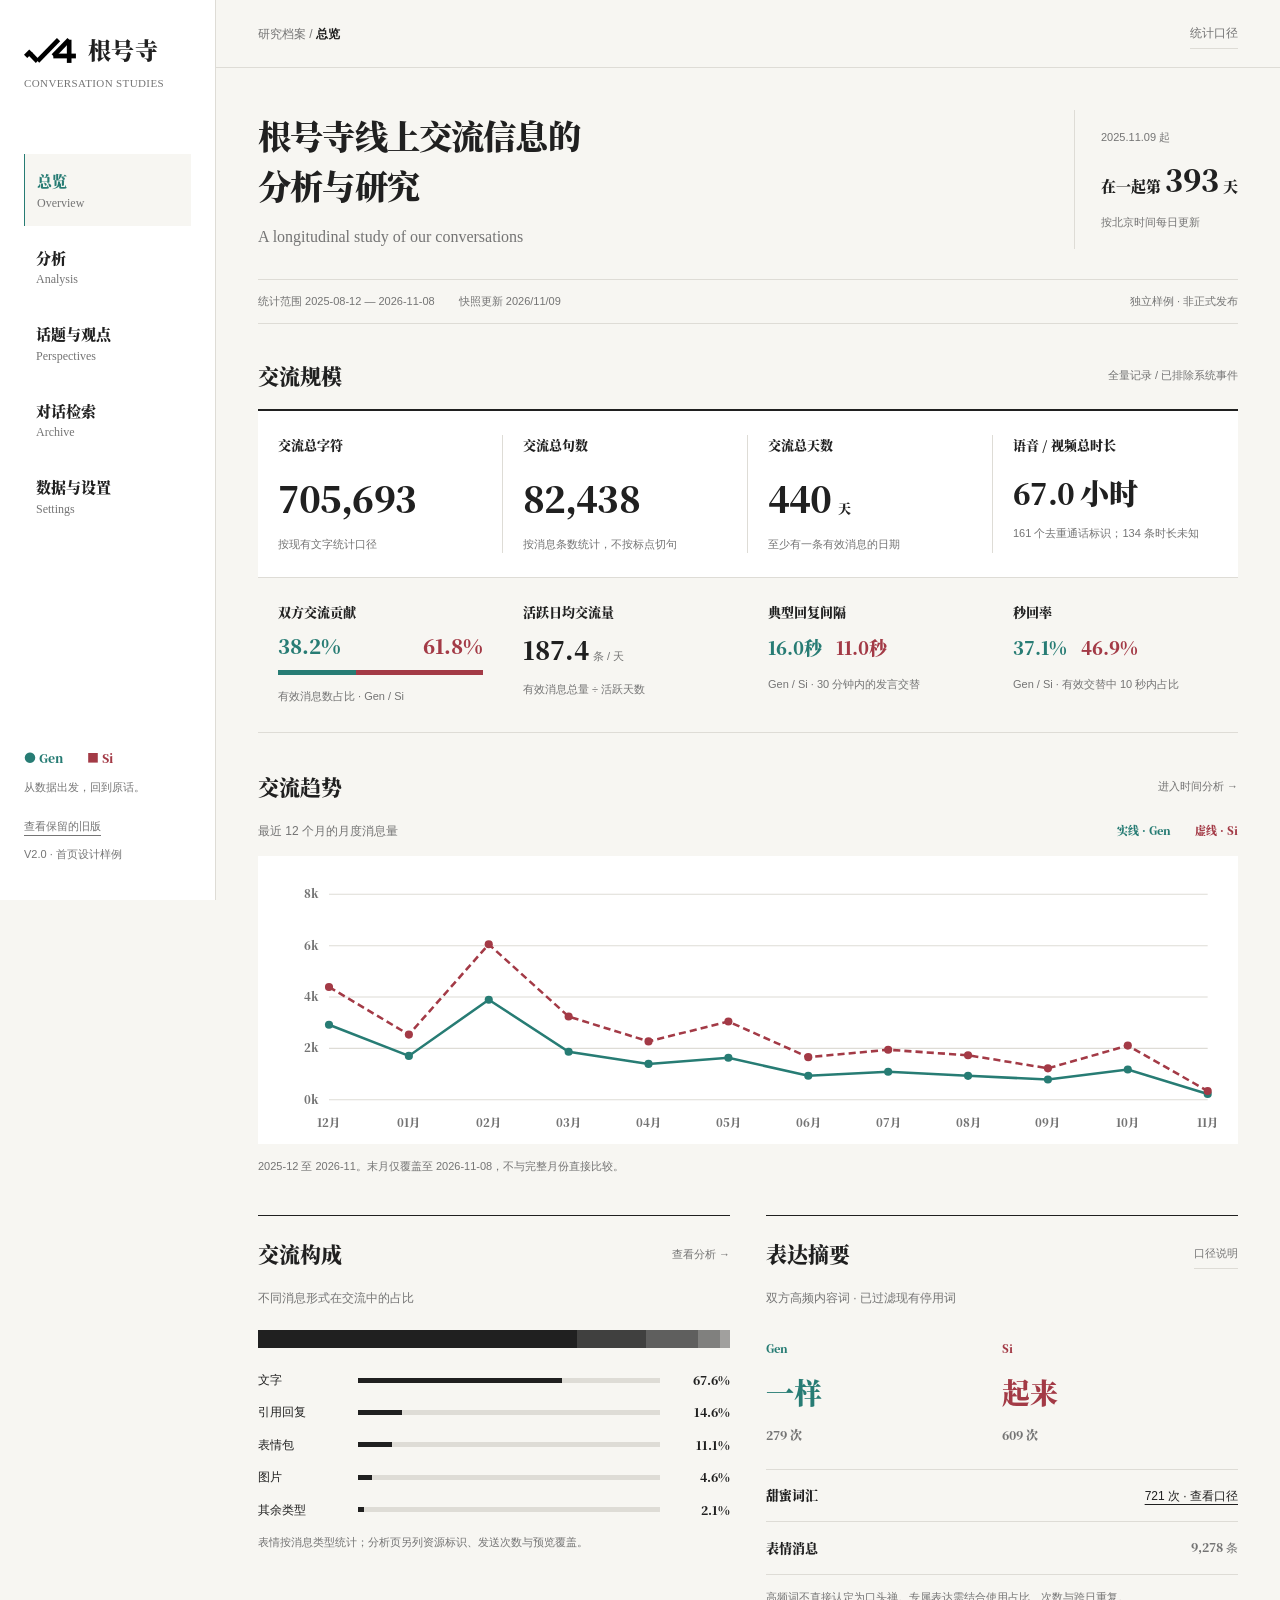
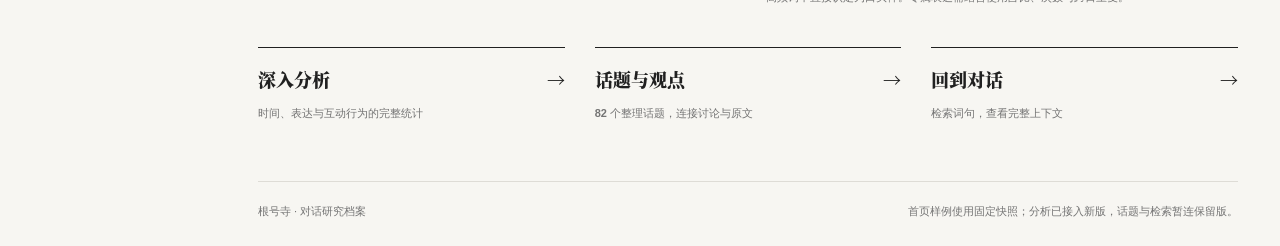
==== index.html @ 042577b5 "Publish conversation research website" ====
<!doctype html>
<html lang="zh-CN"><head><meta charset="utf-8"><meta name="viewport" content="width=device-width,initial-scale=1"><title>根号寺 · V2.0 首页样例</title><link id="site-icon" rel="icon" type="image/svg+xml" href="favicon.svg?v=2"><link rel="stylesheet" href="style.css"></head>
<body><a class="skip" href="#main">跳至内容</a>
<aside><a class="brand" href="./index.html"><img class="brand-symbol" src="brand-icon.svg" alt="根号寺标识" width="66" height="31"><span class="brand-name">根号寺</span><small class="brand-caption">CONVERSATION STUDIES</small></a><nav aria-label="主导航"><a href="./index.html" aria-current="page">总览 <small>Overview</small></a><a href="analysis.html">分析 <small>Analysis</small></a><a href="../phase-1/index.html#topics">话题与观点 <small>Perspectives</small></a><a href="../phase-1/index.html#search">对话检索 <small>Archive</small></a><a href="../phase-1/index.html#settings">数据与设置 <small>Settings</small></a></nav><div class="aside-foot"><div class="legend"><span class="gen">● Gen</span><span class="si">■ Si</span></div><p>从数据出发，回到原话。</p><a href="../phase-1/index.html">查看保留的旧版</a><small>V2.0 · 首页设计样例</small></div></aside>
<div class="shell"><header><span>研究档案 / <b>总览</b></span><button id="method-open">统计口径</button></header><main id="main">
<div class="title-row"><div><h1>根号寺线上交流信息的<br class="desktop-break">分析与研究</h1><p class="english">A longitudinal study of our conversations</p></div><div class="anniversary"><span>2025.11.09 起</span><p>在一起第 <strong id="days">—</strong> 天</p><small>按北京时间每日更新</small></div></div>
<div class="dataset"><span id="coverage">正在读取数据范围…</span><span id="updated"></span><span class="sample-badge">独立样例 · 非正式发布</span></div>
<section aria-labelledby="scale-title"><div class="section-head"><h2 id="scale-title">交流规模</h2><span>全量记录 / 已排除系统事件</span></div><div class="primary-stats"><article><h3>交流总字符</h3><p class="number" id="characters">—</p><span>按现有文字统计口径</span></article><article><h3>交流总句数</h3><p class="number" id="messages">—</p><span>按消息条数统计，不按标点切句</span></article><article><h3>交流总天数</h3><p class="number"><b id="active">—</b><em>天</em></p><span>至少有一条有效消息的日期</span></article><article><h3>语音 / 视频总时长</h3><p class="number" id="call-hours">—</p><span id="call-note">只计有明确时长且去重的通话</span></article></div>
<div class="secondary-stats"><article><h3>双方交流贡献</h3><p class="pair"><b class="gen" id="gen-share"></b><b class="si" id="si-share"></b></p><div class="split" id="share-bar"></div><small>有效消息数占比 · Gen / Si</small></article><article><h3>活跃日均交流量</h3><p><strong id="daily">—</strong> <span>条 / 天</span></p><small>有效消息总量 ÷ 活跃天数</small></article><article><h3>典型回复间隔</h3><p class="reply-pair" id="reply-overview"></p><small>Gen / Si · 30 分钟内的发言交替</small></article><article><h3>秒回率</h3><p class="reply-pair" id="quick-overview"></p><small>Gen / Si · 有效交替中 10 秒内占比</small></article></div></section>
<section class="overview" aria-labelledby="trend-title"><div class="section-head"><h2 id="trend-title">交流趋势</h2><a href="analysis.html">进入时间分析 →</a></div><div class="chart-head"><p>最近 12 个月的月度消息量</p><div class="legend"><span class="gen">实线 · Gen</span><span class="si">虚线 · Si</span></div></div><div id="trend" class="trend"></div><p class="caption" id="trend-note"></p></section>
<div class="summary-grid"><section aria-labelledby="type-title"><div class="section-head"><h2 id="type-title">交流构成</h2><a href="analysis.html">查看分析 →</a></div><p class="sub">不同消息形式在交流中的占比</p><div id="type-stack" class="type-stack"></div><div id="type-list"></div><p class="caption">表情按消息类型统计；分析页另列资源标识、发送次数与预览覆盖。</p></section><section aria-labelledby="expression-title"><div class="section-head"><h2 id="expression-title">表达摘要</h2><button id="expression-info">口径说明</button></div><p class="sub">双方高频内容词 · 已过滤现有停用词</p><div class="word-pair" id="words"></div><div class="expression-row"><h3>甜蜜词汇</h3><a href="analysis.html#sweet" id="sweet-overview"></a></div><div class="expression-row"><h3>表情消息</h3><span><b id="stickers">—</b> 条</span></div><p class="caption">高频词不直接认定为口头禅。专属表达需结合使用占比、次数与跨日重复。</p></section></div>
<section class="destinations" aria-label="探索档案"><a href="analysis.html"><h2>深入分析 <span>→</span></h2><p>时间、表达与互动行为的完整统计</p></a><a href="../phase-1/index.html#topics"><h2>话题与观点 <span>→</span></h2><p><b id="topics">—</b> 个整理话题，连接讨论与原文</p></a><a href="../phase-1/index.html#search"><h2>回到对话 <span>→</span></h2><p>检索词句，查看完整上下文</p></a></section>
<footer><span>根号寺 · 对话研究档案</span><span>首页样例使用固定快照；分析已接入新版，话题与检索暂连保留版。</span></footer>
</main></div><dialog id="methods"><div class="dialog-head"><h2>统计口径与样例范围</h2><button id="method-close" aria-label="关闭统计口径">关闭</button></div><p>本页与新版分析页使用同一份固定消息快照的计算结果。统计范围与快照更新时间显示在标题下方。</p><ul><li>总句数沿用原有名称，计算单位为有效消息条数；总天数为有交流的日期数。</li><li>响应统计按 30 分钟切分会话、10 秒为秒回阈值；时长只计可解析且按 roomid 去重的通话。甜蜜词为默认词典的字面匹配，详细口径见分析页。</li><li>当前高频词来自现有分词统计，按人数分别排序，过滤停用词及单字词；不代表已认定的专属词或口头禅。</li><li>纪念日为 2025 年 11 月 9 日，当天计为第 1 天。纪念天数与数据覆盖截止日期相互独立。</li></ul><p>分析入口打开新版分析页；话题、检索与设置暂时打开保留版。</p></dialog><script src="../phase-1/preferences.js"></script><script src="overview-data.js"></script><script src="app.js"></script></body></html>
---- style.css ----
@font-face{font-family:ResearchSerif;src:url('../phase-1/fonts/SourceHanSerifCN-Heavy.otf') format('opentype');font-weight:900;font-display:swap}
:root{--bg:#f7f6f2;--paper:#fff;--ink:#202020;--muted:#60645e;--line:#d8d9d1;--gen:#277c74;--si:#a33a46;--serif:ResearchSerif,Georgia,SimSun,serif;--sans:'Microsoft YaHei',sans-serif}
*{box-sizing:border-box}body{margin:0;background:var(--bg);color:var(--ink);font:14px/1.7 var(--sans)}a{color:inherit;text-decoration:none}button{font:inherit;color:inherit;background:transparent;border:0;cursor:pointer;padding:5px 0;border-bottom:1px solid var(--line)}button:hover,a:hover{color:var(--gen)}:focus-visible{outline:2px solid var(--gen);outline-offset:5px}::selection{background:var(--gen);color:white}html{scrollbar-color:var(--muted) var(--bg)}.skip{position:fixed;left:12px;top:-80px;background:var(--paper);padding:12px;z-index:9}.skip{transform:translateY(-200%)}.skip:focus-visible{top:10px;transform:translateY(0)}
aside{position:fixed;inset:0 auto 0 0;width:216px;border-right:1px solid var(--line);padding:36px 24px;display:flex;flex-direction:column;background:var(--paper)}.brand{display:flex;gap:13px;align-items:center;font:900 23px/1.4 var(--serif)}.brand small{display:block;font:10px/1.8 Georgia,serif;letter-spacing:.03em;margin-top:8px}.seal{border:1px solid var(--ink);font:900 21px/1.3 var(--serif);padding:6px 9px}nav{margin-top:58px}nav a{display:block;padding:14px 12px;margin:5px 0;font:900 15px/1.7 var(--serif)}nav small{display:block;font:12px/1.5 Georgia,serif;color:var(--muted)}nav a[aria-current]{background:var(--bg);border-left:1px solid var(--gen);color:var(--gen)}.aside-foot{margin-top:auto;font-size:11px;color:var(--muted)}.aside-foot>a{display:block;margin:20px 0 10px;text-decoration:underline;text-underline-offset:5px}.aside-foot>small{font-size:10px}.legend{display:flex;gap:24px;font:900 12px/1.5 var(--serif)}.gen{color:var(--gen)}.si{color:var(--si)}.shell{margin-left:216px}header{padding:18px 42px;border-bottom:1px solid var(--line);display:flex;justify-content:space-between;align-items:center;font-size:12px;color:var(--muted)}header b{color:var(--ink)}main{max-width:1510px;margin:auto;padding:42px 42px 0}.title-row{display:flex;gap:30px;justify-content:space-between;align-items:center}h1{font:900 clamp(27px,2.6vw,42px)/1.5 var(--serif);margin:0;letter-spacing:-.025em}.english{font:16px/1.5 Georgia,serif;color:var(--muted);margin:14px 0 0}.anniversary{border-left:1px solid var(--line);padding:15px 0 15px 26px;white-space:nowrap}.anniversary>span,.anniversary small{color:var(--muted);font-size:11px}.anniversary p{font:900 15px/1.5 var(--serif);margin:8px 0}.anniversary strong{font-size:30px}.dataset{display:flex;gap:12px 24px;flex-wrap:wrap;align-items:center;margin:30px 0 36px;padding:12px 0;border-top:1px solid var(--line);border-bottom:1px solid var(--line);font-size:11px;color:var(--muted)}.sample-badge{margin-left:auto}.section-head{display:flex;align-items:center;justify-content:space-between;gap:18px;margin-bottom:18px}h2{font:900 21px/1.5 var(--serif);margin:0}.section-head>a,.section-head>span,.section-head>button{font-size:11px;color:var(--muted)}h3{font:900 13px/1.6 var(--serif);margin:0}.primary-stats{display:grid;grid-template-columns:repeat(4,1fr);border-top:2px solid var(--ink);border-bottom:1px solid var(--line);padding:24px 0;background:var(--paper)}.primary-stats article{padding:0 20px;border-right:1px solid var(--line)}.primary-stats article:last-child{border:0}.number{font:900 clamp(24px,2.8vw,39px)/1.5 var(--serif);margin:15px 0 10px;letter-spacing:-.025em}.number b{font-weight:900}.number em{font-size:13px;font-style:normal;margin-left:7px}.primary-stats article>span{font-size:10px;color:var(--muted);display:block}.pending{font:900 24px/1.5 var(--serif);margin:22px 0 16px;color:var(--muted)}.secondary-stats{display:grid;grid-template-columns:repeat(4,1fr);padding:24px 0;border-bottom:1px solid var(--line)}.secondary-stats article{padding:0 20px}.secondary-stats p{margin:8px 0}.secondary-stats strong{font:900 25px/1.5 var(--serif)}.secondary-stats small,.secondary-stats p>span{font-size:10px;color:var(--muted)}.pair{display:flex;justify-content:space-between;font:900 20px/1.5 var(--serif)}.split{display:flex;height:5px;margin:9px 0}.split i:first-child{background:var(--gen)}.split i:last-child{background:var(--si)}.pending-small{font:900 18px/1.5 var(--serif);color:var(--muted);padding:3px 0}.overview{margin-top:38px}.chart-head{display:flex;align-items:center;justify-content:space-between;gap:12px}.chart-head p,.sub{font-size:12px;color:var(--muted);margin:0 0 15px}.chart-head .legend{margin-bottom:15px}.trend{background:var(--paper);padding:20px 12px 4px}.trend svg{display:block;width:100%;height:auto}.trend text{font:900 11px var(--serif);fill:var(--muted)}.caption{font-size:11px;line-height:1.8;color:var(--muted);margin:13px 0 0;max-width:75ch}.summary-grid{display:grid;grid-template-columns:1fr 1fr;gap:36px;margin-top:38px}.summary-grid>section{border-top:1px solid var(--ink);padding-top:22px}.type-stack{display:flex;height:18px;margin:22px 0}.type-row{display:grid;grid-template-columns:90px 1fr 60px;align-items:center;font-size:12px;margin:12px 0;gap:10px}.type-row b{text-align:right;font-family:var(--serif)}.track{height:5px;background:var(--line)}.track i{display:block;height:100%;background:var(--gen)}.word-pair{display:grid;grid-template-columns:1fr 1fr;padding:14px 0 22px;border-bottom:1px solid var(--line)}.word-pair small{font:900 11px var(--serif)}.word-pair strong{display:block;font:900 28px/1.6 var(--serif);margin:9px 0}.word-pair span{font:900 12px var(--serif);color:var(--muted)}.expression-row{display:flex;justify-content:space-between;align-items:center;gap:10px;padding:15px 0;border-bottom:1px solid var(--line)}.expression-row>span{font-size:12px;color:var(--muted)}.expression-row b{font-family:var(--serif)}.destinations{display:grid;grid-template-columns:repeat(3,1fr);gap:30px;margin:40px 0}.destinations>a{border-top:1px solid var(--ink);padding:18px 0}.destinations h2{font-size:18px;display:flex;justify-content:space-between}.destinations p{font-size:11px;color:var(--muted);margin-bottom:0}footer{display:flex;justify-content:space-between;gap:16px;border-top:1px solid var(--line);padding:20px 0 25px;font-size:10px;color:var(--muted)}dialog{max-width:650px;width:calc(100% - 36px);max-height:85vh;overflow:auto;border:1px solid var(--line);background:var(--paper);color:var(--ink);padding:30px;font-size:13px;line-height:1.9}dialog::backdrop{background:rgb(0 0 0 / .35)}.dialog-head{display:flex;justify-content:space-between;gap:20px}dialog ul{padding-left:20px}dialog li{margin-bottom:12px}
@media(min-width:1600px){main{padding-top:52px}.title-row{padding-bottom:12px}}
@media(max-width:1100px){aside{width:185px;padding:28px 18px}.shell{margin-left:185px}main{padding:30px 26px 0}header{padding:15px 26px}.title-row{align-items:flex-start}.anniversary{padding-left:18px}.primary-stats article,.secondary-stats article{padding:0 12px}.primary-stats article>span{font-size:10px}.summary-grid{gap:24px}.number{font-size:28px}.brand{font-size:20px}.brand small{font-size:8px}}
@media(max-width:760px){aside{position:static;width:auto;display:block;padding:17px 20px;border-right:0;border-bottom:1px solid var(--line)}.brand{font-size:18px}.brand small{font-size:9px;margin-top:3px}.seal{font-size:15px;padding:3px 6px}.aside-foot{display:none}nav{display:flex;overflow-x:auto;margin:16px -6px -5px;gap:12px;padding:0 6px 5px}nav a{white-space:nowrap;padding:8px 3px;margin:0;font-size:13px}nav small{display:none}nav a[aria-current]{background:transparent;border-left:0;border-bottom:2px solid var(--gen)}.shell{margin:0}header{padding:12px 20px}main{padding:25px 20px 0}.title-row{display:block}h1{font-size:27px}.desktop-break{display:none}.english{font-size:13px}.anniversary{border:0;border-top:1px solid var(--line);margin-top:22px;padding:14px 0 0;display:flex;align-items:center;gap:15px;flex-wrap:wrap}.anniversary strong{font-size:23px}.anniversary p{margin:0}.anniversary small{display:none}.dataset{margin:22px 0;gap:6px 12px}.sample-badge{margin-left:0}.section-head{margin-bottom:14px;align-items:baseline}h2{font-size:19px}.section-head>span{font-size:10px}.primary-stats,.secondary-stats{grid-template-columns:1fr 1fr;padding:0}.primary-stats article,.secondary-stats article{padding:20px 12px;border:0}.primary-stats article:nth-child(odd){border-right:1px solid var(--line)}.primary-stats article:nth-child(-n+2){border-bottom:1px solid var(--line)}.number{font-size:27px}.primary-stats article>span{font-size:10px}.pending{font-size:23px}.secondary-stats article:nth-child(-n+2){border-bottom:1px solid var(--line)}.chart-head{align-items:flex-start}.chart-head p{font-size:11px}.chart-head .legend{gap:12px;font-size:10px;white-space:nowrap}.trend{padding:12px 0 0}.trend text{font-size:14px}.summary-grid{grid-template-columns:1fr;gap:30px}.overview{margin-top:30px}.destinations{grid-template-columns:1fr;gap:0;margin:30px 0 16px}.destinations>a{padding:16px 0}.destinations p{margin:6px 0}.destinations h2{font-size:17px}footer{flex-direction:column;gap:6px}dialog{padding:22px}.dialog-head h2{font-size:18px}}
@media(prefers-reduced-motion:reduce){*{scroll-behavior:auto!important}}

.brand small,.aside-foot>small,.primary-stats article>span,.secondary-stats small,.secondary-stats p>span,.section-head>span,.chart-head .legend,footer{font-size:11px}.track i{background:var(--ink)}

.brand-symbol{display:block;width:66px;height:auto;flex-shrink:0}.brand{gap:10px;font-size:20px}.brand small{font-size:11px;overflow-wrap:anywhere}@media(max-width:760px){.brand-symbol{width:56px}.brand{font-size:18px}}

/* The mark and Chinese name share a baseline; the descriptor spans the lockup. */
.brand{display:grid;grid-template-columns:52px minmax(0,1fr);column-gap:12px;row-gap:10px;align-items:center}.brand-symbol{width:52px;height:auto}.brand-name{font:900 23px/1.25 var(--serif);white-space:nowrap;letter-spacing:.02em}.brand .brand-caption{grid-column:1/-1;display:block;margin:0;font:11px/1.5 Georgia,serif;letter-spacing:.035em;white-space:nowrap;overflow-wrap:normal;color:var(--muted)}@media(max-width:760px){.brand{width:max-content;grid-template-columns:46px auto;column-gap:11px;row-gap:8px}.brand-symbol{width:46px}.brand-name{font-size:21px}.brand .brand-caption{font-size:11px}}

.reply-pair{display:flex;gap:14px;flex-wrap:wrap;font:900 18px/1.5 var(--serif);padding:3px 0}#call-hours{font-size:29px}#sweet-overview{font-size:12px;text-decoration:underline;text-underline-offset:4px}
.skip:not(:focus-visible){visibility:visible;clip-path:inset(50%)}
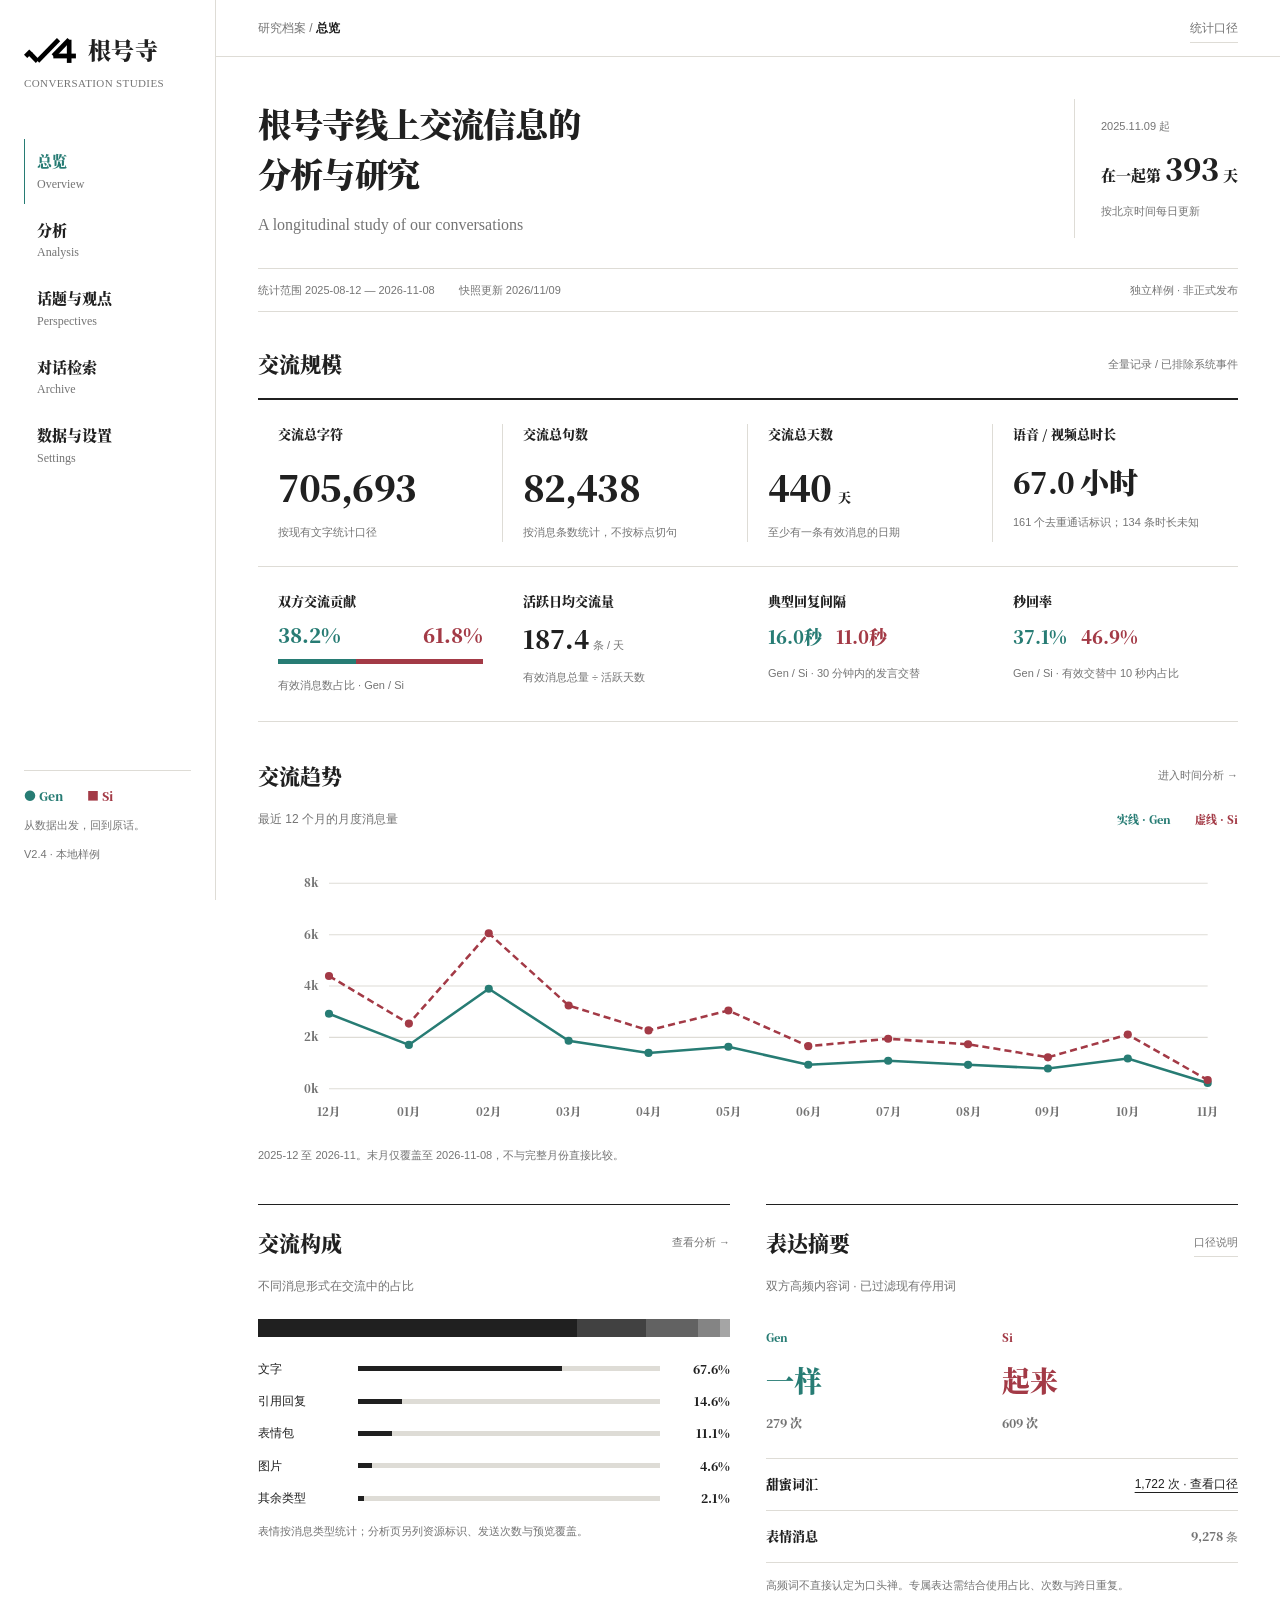
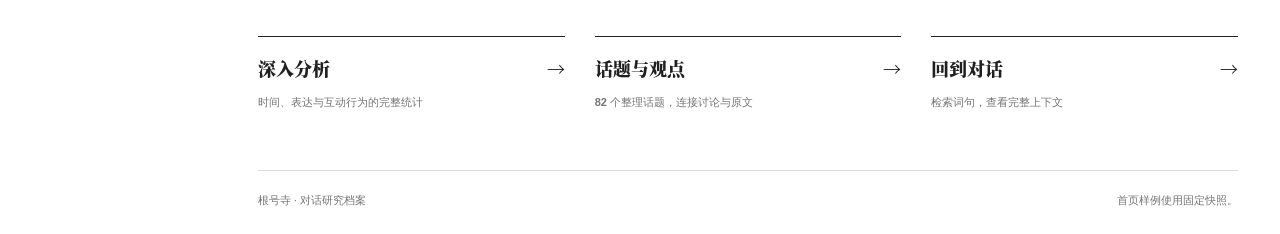
==== commit 37854fc6: "Update conversation research website" ====
--- a/index.html
+++ b/index.html
@@ -1,14 +1,18 @@
 <!doctype html>
-<html lang="zh-CN"><head><meta charset="utf-8"><meta name="viewport" content="width=device-width,initial-scale=1"><title>根号寺 · V2.0 首页样例</title><link id="site-icon" rel="icon" type="image/svg+xml" href="favicon.svg?v=2"><link rel="stylesheet" href="style.css"></head>
+<html lang="zh-CN"><head><meta charset="utf-8"><meta name="viewport" content="width=device-width,initial-scale=1"><title>根号寺 · V2.4 首页样例</title><link id="site-icon" rel="icon" type="image/svg+xml" href="favicon.svg"><link rel="stylesheet" href="style.css"><link rel="preload" href="../phase-1/fonts/SourceHanSerifCN-Heavy.otf" as="font" type="font/otf" crossorigin><link rel="stylesheet" href="site-header.css"></head>
 <body><a class="skip" href="#main">跳至内容</a>
-<aside><a class="brand" href="./index.html"><img class="brand-symbol" src="brand-icon.svg" alt="根号寺标识" width="66" height="31"><span class="brand-name">根号寺</span><small class="brand-caption">CONVERSATION STUDIES</small></a><nav aria-label="主导航"><a href="./index.html" aria-current="page">总览 <small>Overview</small></a><a href="analysis.html">分析 <small>Analysis</small></a><a href="../phase-1/index.html#topics">话题与观点 <small>Perspectives</small></a><a href="../phase-1/index.html#search">对话检索 <small>Archive</small></a><a href="../phase-1/index.html#settings">数据与设置 <small>Settings</small></a></nav><div class="aside-foot"><div class="legend"><span class="gen">● Gen</span><span class="si">■ Si</span></div><p>从数据出发，回到原话。</p><a href="../phase-1/index.html">查看保留的旧版</a><small>V2.0 · 首页设计样例</small></div></aside>
-<div class="shell"><header><span>研究档案 / <b>总览</b></span><button id="method-open">统计口径</button></header><main id="main">
+<aside><a class="brand" href="./index.html"><img class="brand-symbol" src="brand-icon.svg" alt="根号寺标识" width="66" height="31"><span class="brand-name">根号寺</span><small class="brand-caption">CONVERSATION STUDIES</small></a><nav aria-label="主导航"><a href="./index.html" aria-current="page">总览 <small>Overview</small></a><a href="analysis.html">分析 <small>Analysis</small></a><a href="workspace.html#topics">话题与观点 <small>Perspectives</small></a><a href="workspace.html#search">对话检索 <small>Archive</small></a><a href="workspace.html#settings">数据与设置 <small>Settings</small></a></nav><div class="aside-foot"><div class="legend"><span class="gen">● Gen</span><span class="si">■ Si</span></div><p>从数据出发，回到原话。</p><small>V2.4 · 本地样例</small></div></aside>
+<div class="shell"><header class="site-header"><span>研究档案 / <b>总览</b></span><button id="method-open">统计口径</button></header><main id="main">
 <div class="title-row"><div><h1>根号寺线上交流信息的<br class="desktop-break">分析与研究</h1><p class="english">A longitudinal study of our conversations</p></div><div class="anniversary"><span>2025.11.09 起</span><p>在一起第 <strong id="days">—</strong> 天</p><small>按北京时间每日更新</small></div></div>
 <div class="dataset"><span id="coverage">正在读取数据范围…</span><span id="updated"></span><span class="sample-badge">独立样例 · 非正式发布</span></div>
 <section aria-labelledby="scale-title"><div class="section-head"><h2 id="scale-title">交流规模</h2><span>全量记录 / 已排除系统事件</span></div><div class="primary-stats"><article><h3>交流总字符</h3><p class="number" id="characters">—</p><span>按现有文字统计口径</span></article><article><h3>交流总句数</h3><p class="number" id="messages">—</p><span>按消息条数统计，不按标点切句</span></article><article><h3>交流总天数</h3><p class="number"><b id="active">—</b><em>天</em></p><span>至少有一条有效消息的日期</span></article><article><h3>语音 / 视频总时长</h3><p class="number" id="call-hours">—</p><span id="call-note">只计有明确时长且去重的通话</span></article></div>
 <div class="secondary-stats"><article><h3>双方交流贡献</h3><p class="pair"><b class="gen" id="gen-share"></b><b class="si" id="si-share"></b></p><div class="split" id="share-bar"></div><small>有效消息数占比 · Gen / Si</small></article><article><h3>活跃日均交流量</h3><p><strong id="daily">—</strong> <span>条 / 天</span></p><small>有效消息总量 ÷ 活跃天数</small></article><article><h3>典型回复间隔</h3><p class="reply-pair" id="reply-overview"></p><small>Gen / Si · 30 分钟内的发言交替</small></article><article><h3>秒回率</h3><p class="reply-pair" id="quick-overview"></p><small>Gen / Si · 有效交替中 10 秒内占比</small></article></div></section>
 <section class="overview" aria-labelledby="trend-title"><div class="section-head"><h2 id="trend-title">交流趋势</h2><a href="analysis.html">进入时间分析 →</a></div><div class="chart-head"><p>最近 12 个月的月度消息量</p><div class="legend"><span class="gen">实线 · Gen</span><span class="si">虚线 · Si</span></div></div><div id="trend" class="trend"></div><p class="caption" id="trend-note"></p></section>
 <div class="summary-grid"><section aria-labelledby="type-title"><div class="section-head"><h2 id="type-title">交流构成</h2><a href="analysis.html">查看分析 →</a></div><p class="sub">不同消息形式在交流中的占比</p><div id="type-stack" class="type-stack"></div><div id="type-list"></div><p class="caption">表情按消息类型统计；分析页另列资源标识、发送次数与预览覆盖。</p></section><section aria-labelledby="expression-title"><div class="section-head"><h2 id="expression-title">表达摘要</h2><button id="expression-info">口径说明</button></div><p class="sub">双方高频内容词 · 已过滤现有停用词</p><div class="word-pair" id="words"></div><div class="expression-row"><h3>甜蜜词汇</h3><a href="analysis.html#sweet" id="sweet-overview"></a></div><div class="expression-row"><h3>表情消息</h3><span><b id="stickers">—</b> 条</span></div><p class="caption">高频词不直接认定为口头禅。专属表达需结合使用占比、次数与跨日重复。</p></section></div>
-<section class="destinations" aria-label="探索档案"><a href="analysis.html"><h2>深入分析 <span>→</span></h2><p>时间、表达与互动行为的完整统计</p></a><a href="../phase-1/index.html#topics"><h2>话题与观点 <span>→</span></h2><p><b id="topics">—</b> 个整理话题，连接讨论与原文</p></a><a href="../phase-1/index.html#search"><h2>回到对话 <span>→</span></h2><p>检索词句，查看完整上下文</p></a></section>
-<footer><span>根号寺 · 对话研究档案</span><span>首页样例使用固定快照；分析已接入新版，话题与检索暂连保留版。</span></footer>
-</main></div><dialog id="methods"><div class="dialog-head"><h2>统计口径与样例范围</h2><button id="method-close" aria-label="关闭统计口径">关闭</button></div><p>本页与新版分析页使用同一份固定消息快照的计算结果。统计范围与快照更新时间显示在标题下方。</p><ul><li>总句数沿用原有名称，计算单位为有效消息条数；总天数为有交流的日期数。</li><li>响应统计按 30 分钟切分会话、10 秒为秒回阈值；时长只计可解析且按 roomid 去重的通话。甜蜜词为默认词典的字面匹配，详细口径见分析页。</li><li>当前高频词来自现有分词统计，按人数分别排序，过滤停用词及单字词；不代表已认定的专属词或口头禅。</li><li>纪念日为 2025 年 11 月 9 日，当天计为第 1 天。纪念天数与数据覆盖截止日期相互独立。</li></ul><p>分析入口打开新版分析页；话题、检索与设置暂时打开保留版。</p></dialog><script src="../phase-1/preferences.js"></script><script src="overview-data.js"></script><script src="app.js"></script></body></html>
+<section class="destinations" aria-label="探索档案"><a href="analysis.html"><h2>深入分析 <span>→</span></h2><p>时间、表达与互动行为的完整统计</p></a><a href="workspace.html#topics"><h2>话题与观点 <span>→</span></h2><p><b id="topics">—</b> 个整理话题，连接讨论与原文</p></a><a href="workspace.html#search"><h2>回到对话 <span>→</span></h2><p>检索词句，查看完整上下文</p></a></section>
+<footer><span>根号寺 · 对话研究档案</span><span>首页样例使用固定快照。</span></footer>
+</main></div><dialog id="methods"><div class="dialog-head"><h2>统计口径与样例范围</h2><button id="method-close" aria-label="关闭统计口径">关闭</button></div><p>本页与新版分析页使用同一份固定消息快照的计算结果。统计范围与快照更新时间显示在标题下方。</p><ul><li>总句数沿用原有名称，计算单位为有效消息条数；总天数为有交流的日期数。</li><li>响应统计按 30 分钟切分会话、10 秒为秒回阈值；时长只计可解析且按 roomid 去重的通话。甜蜜词为默认词典的字面匹配，详细口径见分析页。</li><li>当前高频词来自现有分词统计，按人数分别排序，过滤停用词及单字词；不代表已认定的专属词或口头禅。</li><li>纪念日为 2025 年 11 月 9 日，当天计为第 1 天。纪念天数与数据覆盖截止日期相互独立。</li></ul><p>各功能可通过主导航进入。</p></dialog><script src="../phase-1/preferences.js"></script><script src="overview-data.js"></script><script src="app.js"></script></body></html>
+
+
+
+
--- a/style.css
+++ b/style.css
@@ -1,5 +1,5 @@
 @font-face{font-family:ResearchSerif;src:url('../phase-1/fonts/SourceHanSerifCN-Heavy.otf') format('opentype');font-weight:900;font-display:swap}
-:root{--bg:#f7f6f2;--paper:#fff;--ink:#202020;--muted:#60645e;--line:#d8d9d1;--gen:#277c74;--si:#a33a46;--serif:ResearchSerif,Georgia,SimSun,serif;--sans:'Microsoft YaHei',sans-serif}
+:root{--bg:#FFFFFF;--paper:#fff;--ink:#202020;--muted:#60645e;--line:#d8d9d1;--gen:#277c74;--si:#a33a46;--serif:ResearchSerif,Georgia,SimSun,serif;--sans:'Microsoft YaHei',sans-serif}
 *{box-sizing:border-box}body{margin:0;background:var(--bg);color:var(--ink);font:14px/1.7 var(--sans)}a{color:inherit;text-decoration:none}button{font:inherit;color:inherit;background:transparent;border:0;cursor:pointer;padding:5px 0;border-bottom:1px solid var(--line)}button:hover,a:hover{color:var(--gen)}:focus-visible{outline:2px solid var(--gen);outline-offset:5px}::selection{background:var(--gen);color:white}html{scrollbar-color:var(--muted) var(--bg)}.skip{position:fixed;left:12px;top:-80px;background:var(--paper);padding:12px;z-index:9}.skip{transform:translateY(-200%)}.skip:focus-visible{top:10px;transform:translateY(0)}
 aside{position:fixed;inset:0 auto 0 0;width:216px;border-right:1px solid var(--line);padding:36px 24px;display:flex;flex-direction:column;background:var(--paper)}.brand{display:flex;gap:13px;align-items:center;font:900 23px/1.4 var(--serif)}.brand small{display:block;font:10px/1.8 Georgia,serif;letter-spacing:.03em;margin-top:8px}.seal{border:1px solid var(--ink);font:900 21px/1.3 var(--serif);padding:6px 9px}nav{margin-top:58px}nav a{display:block;padding:14px 12px;margin:5px 0;font:900 15px/1.7 var(--serif)}nav small{display:block;font:12px/1.5 Georgia,serif;color:var(--muted)}nav a[aria-current]{background:var(--bg);border-left:1px solid var(--gen);color:var(--gen)}.aside-foot{margin-top:auto;font-size:11px;color:var(--muted)}.aside-foot>a{display:block;margin:20px 0 10px;text-decoration:underline;text-underline-offset:5px}.aside-foot>small{font-size:10px}.legend{display:flex;gap:24px;font:900 12px/1.5 var(--serif)}.gen{color:var(--gen)}.si{color:var(--si)}.shell{margin-left:216px}header{padding:18px 42px;border-bottom:1px solid var(--line);display:flex;justify-content:space-between;align-items:center;font-size:12px;color:var(--muted)}header b{color:var(--ink)}main{max-width:1510px;margin:auto;padding:42px 42px 0}.title-row{display:flex;gap:30px;justify-content:space-between;align-items:center}h1{font:900 clamp(27px,2.6vw,42px)/1.5 var(--serif);margin:0;letter-spacing:-.025em}.english{font:16px/1.5 Georgia,serif;color:var(--muted);margin:14px 0 0}.anniversary{border-left:1px solid var(--line);padding:15px 0 15px 26px;white-space:nowrap}.anniversary>span,.anniversary small{color:var(--muted);font-size:11px}.anniversary p{font:900 15px/1.5 var(--serif);margin:8px 0}.anniversary strong{font-size:30px}.dataset{display:flex;gap:12px 24px;flex-wrap:wrap;align-items:center;margin:30px 0 36px;padding:12px 0;border-top:1px solid var(--line);border-bottom:1px solid var(--line);font-size:11px;color:var(--muted)}.sample-badge{margin-left:auto}.section-head{display:flex;align-items:center;justify-content:space-between;gap:18px;margin-bottom:18px}h2{font:900 21px/1.5 var(--serif);margin:0}.section-head>a,.section-head>span,.section-head>button{font-size:11px;color:var(--muted)}h3{font:900 13px/1.6 var(--serif);margin:0}.primary-stats{display:grid;grid-template-columns:repeat(4,1fr);border-top:2px solid var(--ink);border-bottom:1px solid var(--line);padding:24px 0;background:var(--paper)}.primary-stats article{padding:0 20px;border-right:1px solid var(--line)}.primary-stats article:last-child{border:0}.number{font:900 clamp(24px,2.8vw,39px)/1.5 var(--serif);margin:15px 0 10px;letter-spacing:-.025em}.number b{font-weight:900}.number em{font-size:13px;font-style:normal;margin-left:7px}.primary-stats article>span{font-size:10px;color:var(--muted);display:block}.pending{font:900 24px/1.5 var(--serif);margin:22px 0 16px;color:var(--muted)}.secondary-stats{display:grid;grid-template-columns:repeat(4,1fr);padding:24px 0;border-bottom:1px solid var(--line)}.secondary-stats article{padding:0 20px}.secondary-stats p{margin:8px 0}.secondary-stats strong{font:900 25px/1.5 var(--serif)}.secondary-stats small,.secondary-stats p>span{font-size:10px;color:var(--muted)}.pair{display:flex;justify-content:space-between;font:900 20px/1.5 var(--serif)}.split{display:flex;height:5px;margin:9px 0}.split i:first-child{background:var(--gen)}.split i:last-child{background:var(--si)}.pending-small{font:900 18px/1.5 var(--serif);color:var(--muted);padding:3px 0}.overview{margin-top:38px}.chart-head{display:flex;align-items:center;justify-content:space-between;gap:12px}.chart-head p,.sub{font-size:12px;color:var(--muted);margin:0 0 15px}.chart-head .legend{margin-bottom:15px}.trend{background:var(--paper);padding:20px 12px 4px}.trend svg{display:block;width:100%;height:auto}.trend text{font:900 11px var(--serif);fill:var(--muted)}.caption{font-size:11px;line-height:1.8;color:var(--muted);margin:13px 0 0;max-width:75ch}.summary-grid{display:grid;grid-template-columns:1fr 1fr;gap:36px;margin-top:38px}.summary-grid>section{border-top:1px solid var(--ink);padding-top:22px}.type-stack{display:flex;height:18px;margin:22px 0}.type-row{display:grid;grid-template-columns:90px 1fr 60px;align-items:center;font-size:12px;margin:12px 0;gap:10px}.type-row b{text-align:right;font-family:var(--serif)}.track{height:5px;background:var(--line)}.track i{display:block;height:100%;background:var(--gen)}.word-pair{display:grid;grid-template-columns:1fr 1fr;padding:14px 0 22px;border-bottom:1px solid var(--line)}.word-pair small{font:900 11px var(--serif)}.word-pair strong{display:block;font:900 28px/1.6 var(--serif);margin:9px 0}.word-pair span{font:900 12px var(--serif);color:var(--muted)}.expression-row{display:flex;justify-content:space-between;align-items:center;gap:10px;padding:15px 0;border-bottom:1px solid var(--line)}.expression-row>span{font-size:12px;color:var(--muted)}.expression-row b{font-family:var(--serif)}.destinations{display:grid;grid-template-columns:repeat(3,1fr);gap:30px;margin:40px 0}.destinations>a{border-top:1px solid var(--ink);padding:18px 0}.destinations h2{font-size:18px;display:flex;justify-content:space-between}.destinations p{font-size:11px;color:var(--muted);margin-bottom:0}footer{display:flex;justify-content:space-between;gap:16px;border-top:1px solid var(--line);padding:20px 0 25px;font-size:10px;color:var(--muted)}dialog{max-width:650px;width:calc(100% - 36px);max-height:85vh;overflow:auto;border:1px solid var(--line);background:var(--paper);color:var(--ink);padding:30px;font-size:13px;line-height:1.9}dialog::backdrop{background:rgb(0 0 0 / .35)}.dialog-head{display:flex;justify-content:space-between;gap:20px}dialog ul{padding-left:20px}dialog li{margin-bottom:12px}
 @media(min-width:1600px){main{padding-top:52px}.title-row{padding-bottom:12px}}
@@ -16,3 +16,5 @@
 
 .reply-pair{display:flex;gap:14px;flex-wrap:wrap;font:900 18px/1.5 var(--serif);padding:3px 0}#call-hours{font-size:29px}#sweet-overview{font-size:12px;text-decoration:underline;text-underline-offset:4px}
 .skip:not(:focus-visible){visibility:visible;clip-path:inset(50%)}
+
+nav{margin-top:48px;display:grid;gap:4px}nav a{padding:11px 12px;margin:0;line-height:1.5}nav small{margin-top:2px}.aside-foot{border-top:1px solid var(--line);padding-top:16px}
--- a/site-header.css
+++ b/site-header.css
@@ -0,0 +1,68 @@
+/* The workspace loads the archived content stylesheet. Keep its nav rules out of the shared shell. */
+body > aside > nav[aria-label] {
+  display: grid;
+  gap: 4px;
+  margin: 48px 0 0;
+  padding: 0;
+}
+
+body > aside > nav[aria-label] > a {
+  display: block;
+  margin: 0;
+  padding: 11px 12px;
+  border: 0;
+  border-left: 1px solid transparent;
+  background: transparent;
+  color: var(--ink);
+  font: 900 15px/1.5 ResearchSerif, Georgia, SimSun, serif;
+  transition: none;
+}
+
+body > aside > nav[aria-label] > a:hover,
+body > aside > nav[aria-label] > a[aria-current="page"] {
+  color: var(--gen);
+}
+
+body > aside > nav[aria-label] > a[aria-current="page"] {
+  border-color: var(--gen);
+}
+
+body > aside > nav[aria-label] small {
+  display: block;
+  margin-top: 2px;
+  color: var(--muted);
+  font: 12px/1.5 Georgia, serif;
+}
+
+.shell > .site-header {
+  height: 57px;
+  padding-block: 0;
+  font: 12px/1.5 "Microsoft YaHei", sans-serif;
+}
+
+@media (max-width: 760px) {
+  body > aside > nav[aria-label] {
+    display: flex;
+    overflow-x: auto;
+    gap: 12px;
+    margin: 16px -6px -5px;
+    padding: 0 6px 5px;
+  }
+
+  body > aside > nav[aria-label] > a {
+    flex: none;
+    padding: 8px 3px;
+    border-left: 0;
+    border-bottom: 2px solid transparent;
+    font-size: 13px;
+    white-space: nowrap;
+  }
+
+  body > aside > nav[aria-label] small {
+    display: none;
+  }
+
+  .shell > .site-header {
+    height: 45px;
+  }
+}
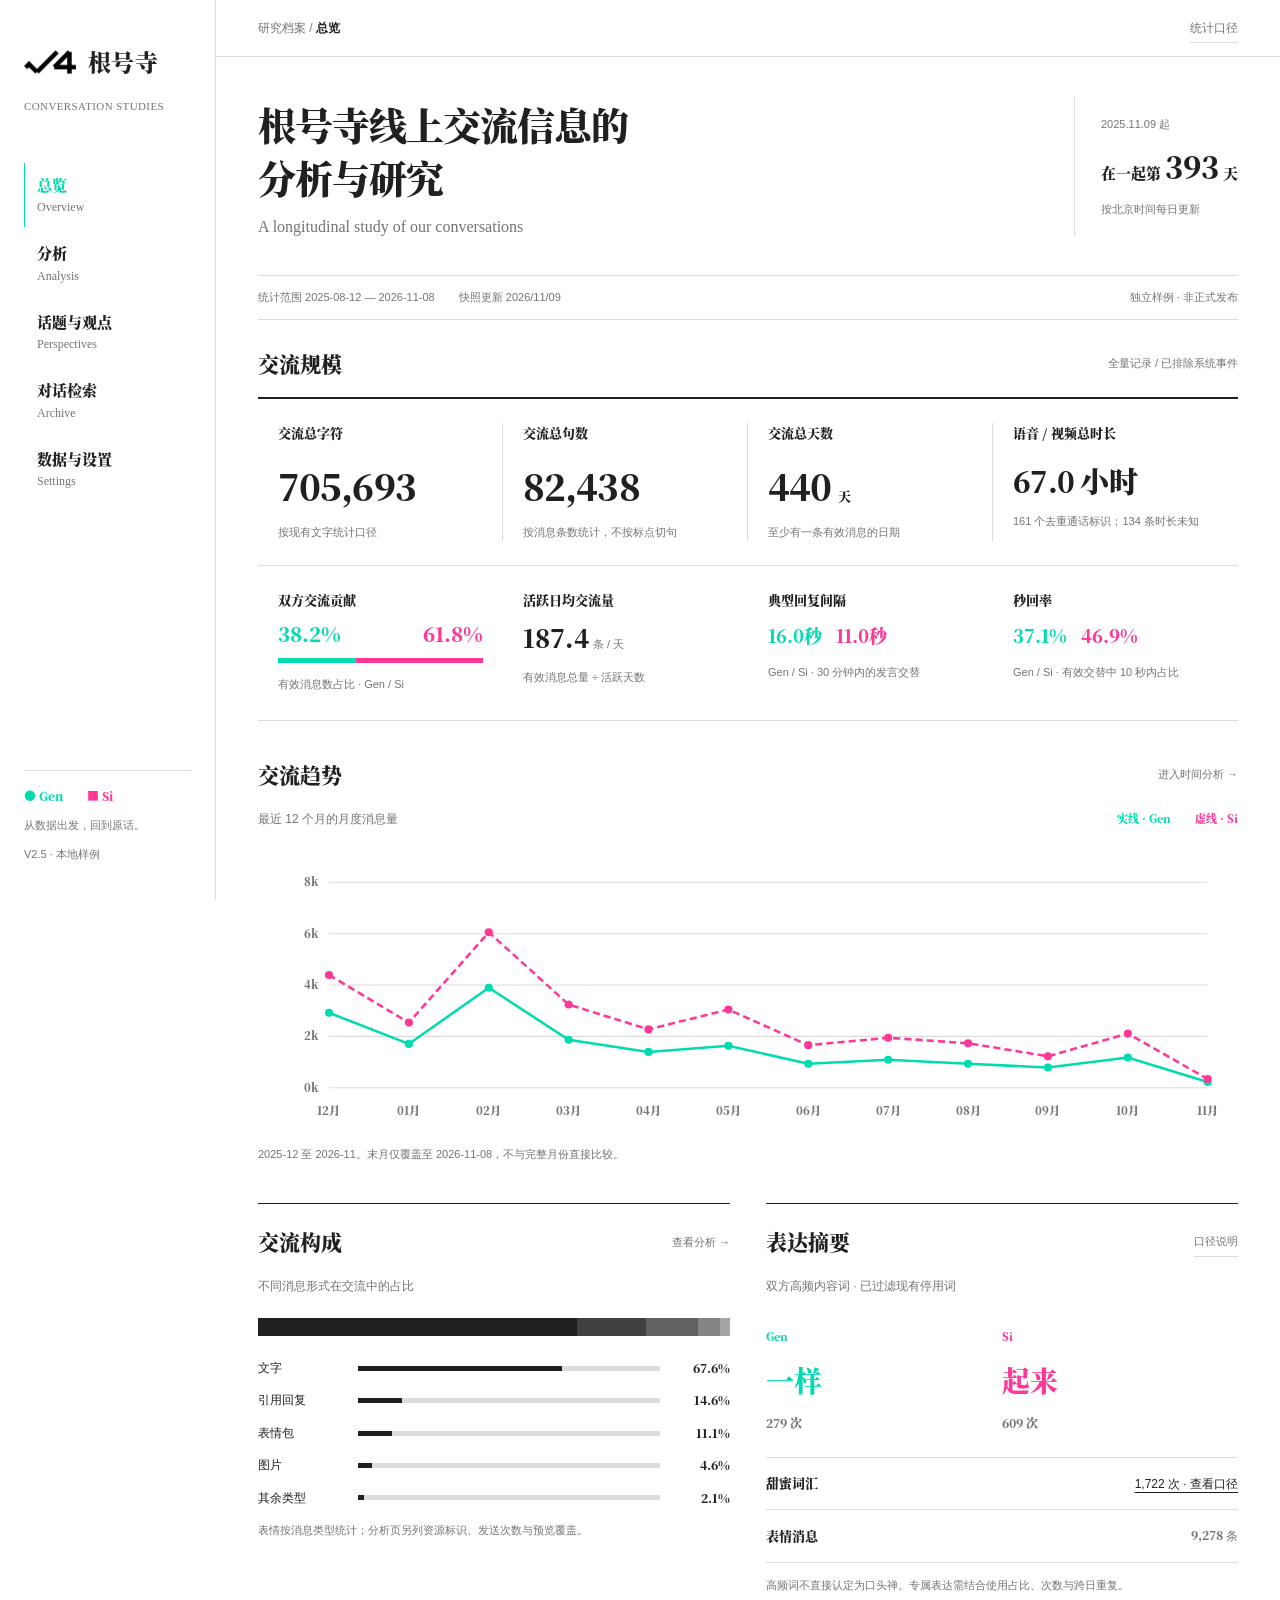
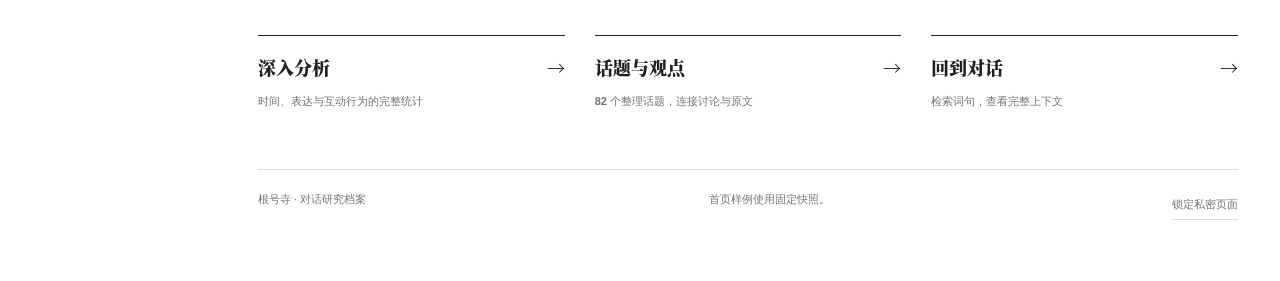
==== commit 6abd98f1: "Publish encrypted V2.5 website" ====
--- a/index.html
+++ b/index.html
@@ -1,7 +1,7 @@
 <!doctype html>
-<html lang="zh-CN"><head><meta charset="utf-8"><meta name="viewport" content="width=device-width,initial-scale=1"><title>根号寺 · V2.4 首页样例</title><link id="site-icon" rel="icon" type="image/svg+xml" href="favicon.svg"><link rel="stylesheet" href="style.css"><link rel="preload" href="../phase-1/fonts/SourceHanSerifCN-Heavy.otf" as="font" type="font/otf" crossorigin><link rel="stylesheet" href="site-header.css"></head>
+<html lang="zh-CN"><head><meta charset="utf-8"><meta name="viewport" content="width=device-width,initial-scale=1"><title>根号寺 · V2.5 首页样例</title><link id="site-icon" rel="icon" type="image/svg+xml" href="favicon.svg"><link rel="stylesheet" href="style.css"><link rel="preload" href="phase-1/fonts/SourceHanSerifCN-Heavy.otf" as="font" type="font/otf" crossorigin><link rel="stylesheet" href="site-header.css"><link rel="stylesheet" href="page-layout.css"></head>
 <body><a class="skip" href="#main">跳至内容</a>
-<aside><a class="brand" href="./index.html"><img class="brand-symbol" src="brand-icon.svg" alt="根号寺标识" width="66" height="31"><span class="brand-name">根号寺</span><small class="brand-caption">CONVERSATION STUDIES</small></a><nav aria-label="主导航"><a href="./index.html" aria-current="page">总览 <small>Overview</small></a><a href="analysis.html">分析 <small>Analysis</small></a><a href="workspace.html#topics">话题与观点 <small>Perspectives</small></a><a href="workspace.html#search">对话检索 <small>Archive</small></a><a href="workspace.html#settings">数据与设置 <small>Settings</small></a></nav><div class="aside-foot"><div class="legend"><span class="gen">● Gen</span><span class="si">■ Si</span></div><p>从数据出发，回到原话。</p><small>V2.4 · 本地样例</small></div></aside>
+<aside><a class="brand" href="./index.html"><img class="brand-symbol" src="brand-icon.svg" alt="根号寺标识" width="66" height="31"><span class="brand-name">根号寺</span><small class="brand-caption">CONVERSATION STUDIES</small></a><nav aria-label="主导航"><a href="./index.html" aria-current="page">总览 <small>Overview</small></a><a href="analysis.html">分析 <small>Analysis</small></a><a href="workspace.html#topics">话题与观点 <small>Perspectives</small></a><a href="workspace.html#search">对话检索 <small>Archive</small></a><a href="workspace.html#settings">数据与设置 <small>Settings</small></a></nav><div class="aside-foot"><div class="legend"><span class="gen">● Gen</span><span class="si">■ Si</span></div><p>从数据出发，回到原话。</p><small>V2.5 · 本地样例</small></div></aside>
 <div class="shell"><header class="site-header"><span>研究档案 / <b>总览</b></span><button id="method-open">统计口径</button></header><main id="main">
 <div class="title-row"><div><h1>根号寺线上交流信息的<br class="desktop-break">分析与研究</h1><p class="english">A longitudinal study of our conversations</p></div><div class="anniversary"><span>2025.11.09 起</span><p>在一起第 <strong id="days">—</strong> 天</p><small>按北京时间每日更新</small></div></div>
 <div class="dataset"><span id="coverage">正在读取数据范围…</span><span id="updated"></span><span class="sample-badge">独立样例 · 非正式发布</span></div>
@@ -10,8 +10,8 @@
 <section class="overview" aria-labelledby="trend-title"><div class="section-head"><h2 id="trend-title">交流趋势</h2><a href="analysis.html">进入时间分析 →</a></div><div class="chart-head"><p>最近 12 个月的月度消息量</p><div class="legend"><span class="gen">实线 · Gen</span><span class="si">虚线 · Si</span></div></div><div id="trend" class="trend"></div><p class="caption" id="trend-note"></p></section>
 <div class="summary-grid"><section aria-labelledby="type-title"><div class="section-head"><h2 id="type-title">交流构成</h2><a href="analysis.html">查看分析 →</a></div><p class="sub">不同消息形式在交流中的占比</p><div id="type-stack" class="type-stack"></div><div id="type-list"></div><p class="caption">表情按消息类型统计；分析页另列资源标识、发送次数与预览覆盖。</p></section><section aria-labelledby="expression-title"><div class="section-head"><h2 id="expression-title">表达摘要</h2><button id="expression-info">口径说明</button></div><p class="sub">双方高频内容词 · 已过滤现有停用词</p><div class="word-pair" id="words"></div><div class="expression-row"><h3>甜蜜词汇</h3><a href="analysis.html#sweet" id="sweet-overview"></a></div><div class="expression-row"><h3>表情消息</h3><span><b id="stickers">—</b> 条</span></div><p class="caption">高频词不直接认定为口头禅。专属表达需结合使用占比、次数与跨日重复。</p></section></div>
 <section class="destinations" aria-label="探索档案"><a href="analysis.html"><h2>深入分析 <span>→</span></h2><p>时间、表达与互动行为的完整统计</p></a><a href="workspace.html#topics"><h2>话题与观点 <span>→</span></h2><p><b id="topics">—</b> 个整理话题，连接讨论与原文</p></a><a href="workspace.html#search"><h2>回到对话 <span>→</span></h2><p>检索词句，查看完整上下文</p></a></section>
-<footer><span>根号寺 · 对话研究档案</span><span>首页样例使用固定快照。</span></footer>
-</main></div><dialog id="methods"><div class="dialog-head"><h2>统计口径与样例范围</h2><button id="method-close" aria-label="关闭统计口径">关闭</button></div><p>本页与新版分析页使用同一份固定消息快照的计算结果。统计范围与快照更新时间显示在标题下方。</p><ul><li>总句数沿用原有名称，计算单位为有效消息条数；总天数为有交流的日期数。</li><li>响应统计按 30 分钟切分会话、10 秒为秒回阈值；时长只计可解析且按 roomid 去重的通话。甜蜜词为默认词典的字面匹配，详细口径见分析页。</li><li>当前高频词来自现有分词统计，按人数分别排序，过滤停用词及单字词；不代表已认定的专属词或口头禅。</li><li>纪念日为 2025 年 11 月 9 日，当天计为第 1 天。纪念天数与数据覆盖截止日期相互独立。</li></ul><p>各功能可通过主导航进入。</p></dialog><script src="../phase-1/preferences.js"></script><script src="overview-data.js"></script><script src="app.js"></script></body></html>
+<footer><span>根号寺 · 对话研究档案</span><span>首页样例使用固定快照。</span><button id="lock-access" type="button">锁定私密页面</button></footer>
+</main></div><dialog id="methods"><div class="dialog-head"><h2>统计口径与样例范围</h2><button id="method-close" aria-label="关闭统计口径">关闭</button></div><p>本页与新版分析页使用同一份固定消息快照的计算结果。统计范围与快照更新时间显示在标题下方。</p><ul><li>总句数沿用原有名称，计算单位为有效消息条数；总天数为有交流的日期数。</li><li>响应统计按 30 分钟切分会话、10 秒为秒回阈值；时长只计可解析且按 roomid 去重的通话。甜蜜词为默认词典的字面匹配，详细口径见分析页。</li><li>当前高频词来自现有分词统计，按人数分别排序，过滤停用词及单字词；不代表已认定的专属词或口头禅。</li><li>纪念日为 2025 年 11 月 9 日，当天计为第 1 天。纪念天数与数据覆盖截止日期相互独立。</li></ul><p>各功能可通过主导航进入。</p></dialog><script src="phase-1/preferences.js"></script><script src="overview-data.js"></script><script src="app.js"></script><script src="access-home.js"></script></body></html>
 
 
 
--- a/style.css
+++ b/style.css
@@ -1,4 +1,4 @@
-@font-face{font-family:ResearchSerif;src:url('../phase-1/fonts/SourceHanSerifCN-Heavy.otf') format('opentype');font-weight:900;font-display:swap}
+@font-face{font-family:ResearchSerif;src:url('phase-1/fonts/SourceHanSerifCN-Heavy.otf') format('opentype');font-weight:900;font-display:swap}
 :root{--bg:#FFFFFF;--paper:#fff;--ink:#202020;--muted:#60645e;--line:#d8d9d1;--gen:#277c74;--si:#a33a46;--serif:ResearchSerif,Georgia,SimSun,serif;--sans:'Microsoft YaHei',sans-serif}
 *{box-sizing:border-box}body{margin:0;background:var(--bg);color:var(--ink);font:14px/1.7 var(--sans)}a{color:inherit;text-decoration:none}button{font:inherit;color:inherit;background:transparent;border:0;cursor:pointer;padding:5px 0;border-bottom:1px solid var(--line)}button:hover,a:hover{color:var(--gen)}:focus-visible{outline:2px solid var(--gen);outline-offset:5px}::selection{background:var(--gen);color:white}html{scrollbar-color:var(--muted) var(--bg)}.skip{position:fixed;left:12px;top:-80px;background:var(--paper);padding:12px;z-index:9}.skip{transform:translateY(-200%)}.skip:focus-visible{top:10px;transform:translateY(0)}
 aside{position:fixed;inset:0 auto 0 0;width:216px;border-right:1px solid var(--line);padding:36px 24px;display:flex;flex-direction:column;background:var(--paper)}.brand{display:flex;gap:13px;align-items:center;font:900 23px/1.4 var(--serif)}.brand small{display:block;font:10px/1.8 Georgia,serif;letter-spacing:.03em;margin-top:8px}.seal{border:1px solid var(--ink);font:900 21px/1.3 var(--serif);padding:6px 9px}nav{margin-top:58px}nav a{display:block;padding:14px 12px;margin:5px 0;font:900 15px/1.7 var(--serif)}nav small{display:block;font:12px/1.5 Georgia,serif;color:var(--muted)}nav a[aria-current]{background:var(--bg);border-left:1px solid var(--gen);color:var(--gen)}.aside-foot{margin-top:auto;font-size:11px;color:var(--muted)}.aside-foot>a{display:block;margin:20px 0 10px;text-decoration:underline;text-underline-offset:5px}.aside-foot>small{font-size:10px}.legend{display:flex;gap:24px;font:900 12px/1.5 var(--serif)}.gen{color:var(--gen)}.si{color:var(--si)}.shell{margin-left:216px}header{padding:18px 42px;border-bottom:1px solid var(--line);display:flex;justify-content:space-between;align-items:center;font-size:12px;color:var(--muted)}header b{color:var(--ink)}main{max-width:1510px;margin:auto;padding:42px 42px 0}.title-row{display:flex;gap:30px;justify-content:space-between;align-items:center}h1{font:900 clamp(27px,2.6vw,42px)/1.5 var(--serif);margin:0;letter-spacing:-.025em}.english{font:16px/1.5 Georgia,serif;color:var(--muted);margin:14px 0 0}.anniversary{border-left:1px solid var(--line);padding:15px 0 15px 26px;white-space:nowrap}.anniversary>span,.anniversary small{color:var(--muted);font-size:11px}.anniversary p{font:900 15px/1.5 var(--serif);margin:8px 0}.anniversary strong{font-size:30px}.dataset{display:flex;gap:12px 24px;flex-wrap:wrap;align-items:center;margin:30px 0 36px;padding:12px 0;border-top:1px solid var(--line);border-bottom:1px solid var(--line);font-size:11px;color:var(--muted)}.sample-badge{margin-left:auto}.section-head{display:flex;align-items:center;justify-content:space-between;gap:18px;margin-bottom:18px}h2{font:900 21px/1.5 var(--serif);margin:0}.section-head>a,.section-head>span,.section-head>button{font-size:11px;color:var(--muted)}h3{font:900 13px/1.6 var(--serif);margin:0}.primary-stats{display:grid;grid-template-columns:repeat(4,1fr);border-top:2px solid var(--ink);border-bottom:1px solid var(--line);padding:24px 0;background:var(--paper)}.primary-stats article{padding:0 20px;border-right:1px solid var(--line)}.primary-stats article:last-child{border:0}.number{font:900 clamp(24px,2.8vw,39px)/1.5 var(--serif);margin:15px 0 10px;letter-spacing:-.025em}.number b{font-weight:900}.number em{font-size:13px;font-style:normal;margin-left:7px}.primary-stats article>span{font-size:10px;color:var(--muted);display:block}.pending{font:900 24px/1.5 var(--serif);margin:22px 0 16px;color:var(--muted)}.secondary-stats{display:grid;grid-template-columns:repeat(4,1fr);padding:24px 0;border-bottom:1px solid var(--line)}.secondary-stats article{padding:0 20px}.secondary-stats p{margin:8px 0}.secondary-stats strong{font:900 25px/1.5 var(--serif)}.secondary-stats small,.secondary-stats p>span{font-size:10px;color:var(--muted)}.pair{display:flex;justify-content:space-between;font:900 20px/1.5 var(--serif)}.split{display:flex;height:5px;margin:9px 0}.split i:first-child{background:var(--gen)}.split i:last-child{background:var(--si)}.pending-small{font:900 18px/1.5 var(--serif);color:var(--muted);padding:3px 0}.overview{margin-top:38px}.chart-head{display:flex;align-items:center;justify-content:space-between;gap:12px}.chart-head p,.sub{font-size:12px;color:var(--muted);margin:0 0 15px}.chart-head .legend{margin-bottom:15px}.trend{background:var(--paper);padding:20px 12px 4px}.trend svg{display:block;width:100%;height:auto}.trend text{font:900 11px var(--serif);fill:var(--muted)}.caption{font-size:11px;line-height:1.8;color:var(--muted);margin:13px 0 0;max-width:75ch}.summary-grid{display:grid;grid-template-columns:1fr 1fr;gap:36px;margin-top:38px}.summary-grid>section{border-top:1px solid var(--ink);padding-top:22px}.type-stack{display:flex;height:18px;margin:22px 0}.type-row{display:grid;grid-template-columns:90px 1fr 60px;align-items:center;font-size:12px;margin:12px 0;gap:10px}.type-row b{text-align:right;font-family:var(--serif)}.track{height:5px;background:var(--line)}.track i{display:block;height:100%;background:var(--gen)}.word-pair{display:grid;grid-template-columns:1fr 1fr;padding:14px 0 22px;border-bottom:1px solid var(--line)}.word-pair small{font:900 11px var(--serif)}.word-pair strong{display:block;font:900 28px/1.6 var(--serif);margin:9px 0}.word-pair span{font:900 12px var(--serif);color:var(--muted)}.expression-row{display:flex;justify-content:space-between;align-items:center;gap:10px;padding:15px 0;border-bottom:1px solid var(--line)}.expression-row>span{font-size:12px;color:var(--muted)}.expression-row b{font-family:var(--serif)}.destinations{display:grid;grid-template-columns:repeat(3,1fr);gap:30px;margin:40px 0}.destinations>a{border-top:1px solid var(--ink);padding:18px 0}.destinations h2{font-size:18px;display:flex;justify-content:space-between}.destinations p{font-size:11px;color:var(--muted);margin-bottom:0}footer{display:flex;justify-content:space-between;gap:16px;border-top:1px solid var(--line);padding:20px 0 25px;font-size:10px;color:var(--muted)}dialog{max-width:650px;width:calc(100% - 36px);max-height:85vh;overflow:auto;border:1px solid var(--line);background:var(--paper);color:var(--ink);padding:30px;font-size:13px;line-height:1.9}dialog::backdrop{background:rgb(0 0 0 / .35)}.dialog-head{display:flex;justify-content:space-between;gap:20px}dialog ul{padding-left:20px}dialog li{margin-bottom:12px}
--- a/page-layout.css
+++ b/page-layout.css
@@ -0,0 +1,19 @@
+/* V2.5 shared page rhythm. Loaded after legacy content styles. */
+:root{--page-gutter:42px;--page-top:40px;--page-heading-size:38px}
+.shell > .site-header{height:57px;padding:0 var(--page-gutter);background:var(--paper);font:12px/1.5 var(--sans);border-bottom:1px solid var(--line)}
+.shell > main,.shell > #app{max-width:1510px;margin:0 auto;padding:var(--page-top) var(--page-gutter) 36px;min-width:0}
+.shell > main > .title-row,.shell > #app > .page-heading{display:flex;align-items:flex-start;justify-content:space-between;gap:28px;min-height:150px;padding:0;margin:0 0 28px}
+.shell > main > .title-row h1,.shell > #app > .page-heading h1{font:900 var(--page-heading-size)/1.4 var(--serif);letter-spacing:-.025em;margin:0;color:var(--ink);text-wrap:balance}
+.shell > main .title-row .english,.shell > #app > .page-heading .english{font:16px/1.5 Georgia,serif;letter-spacing:0;text-transform:none;color:var(--muted);margin:12px 0 0}
+.shell > main .analysis-deck,.shell > #app > .page-heading .intro{font:13px/1.8 var(--sans);color:var(--muted);max-width:65ch;margin:14px 0 0}
+.shell > main > .dataset{margin:0 0 28px}
+.shell > .preview-note[hidden]{display:none!important}
+.shell > .page-footer{max-width:1426px;margin:0 var(--page-gutter);padding:20px 0 25px;font:11px/1.7 var(--sans);letter-spacing:0;color:var(--muted)}
+.shell > #app > .page-heading .edition{padding-top:4px}
+@media(max-width:1100px){:root{--page-gutter:26px;--page-top:30px;--page-heading-size:34px}}
+@media(max-width:760px){:root{--page-gutter:20px;--page-top:26px;--page-heading-size:28px}.shell > .site-header{height:45px}.shell > main > .title-row,.shell > #app > .page-heading{display:block;min-height:0;margin-bottom:24px}.shell > main .title-row .english,.shell > #app > .page-heading .english{font-size:14px;margin-top:10px}.shell > main .analysis-deck,.shell > #app > .page-heading .intro{font-size:12px;margin-top:12px}.shell > main > .dataset{margin:0 0 24px}.shell > #app > .page-heading .edition{display:none}}
+/* Let settings controls wrap within their panel instead of widening the page. */
+#app .toggle-field{white-space:normal;min-width:0;max-width:100%;flex-wrap:wrap}
+#app .settings-grid>*{min-width:0}
+#app .update-policy-row{grid-template-columns:repeat(auto-fit,minmax(140px,1fr))}
+@media(max-width:760px){#app .update-policy-row{grid-template-columns:1fr}}
